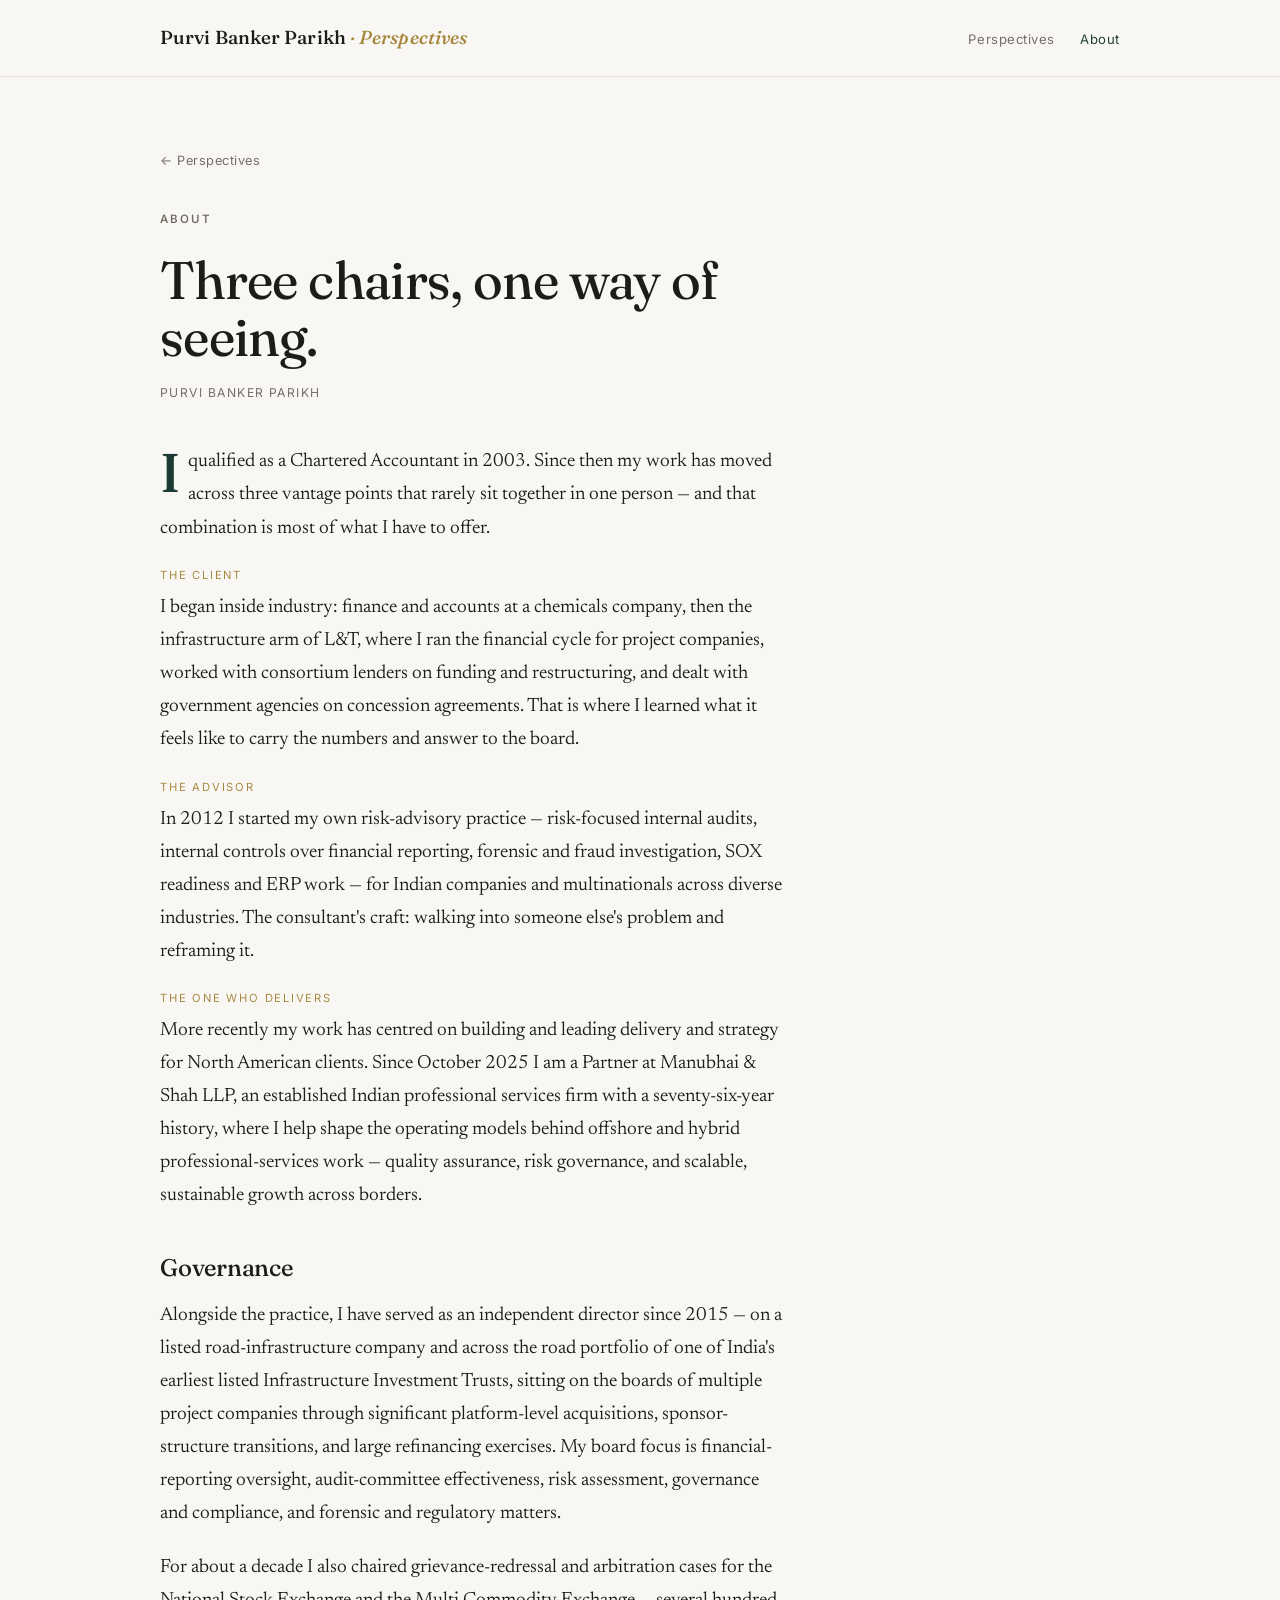
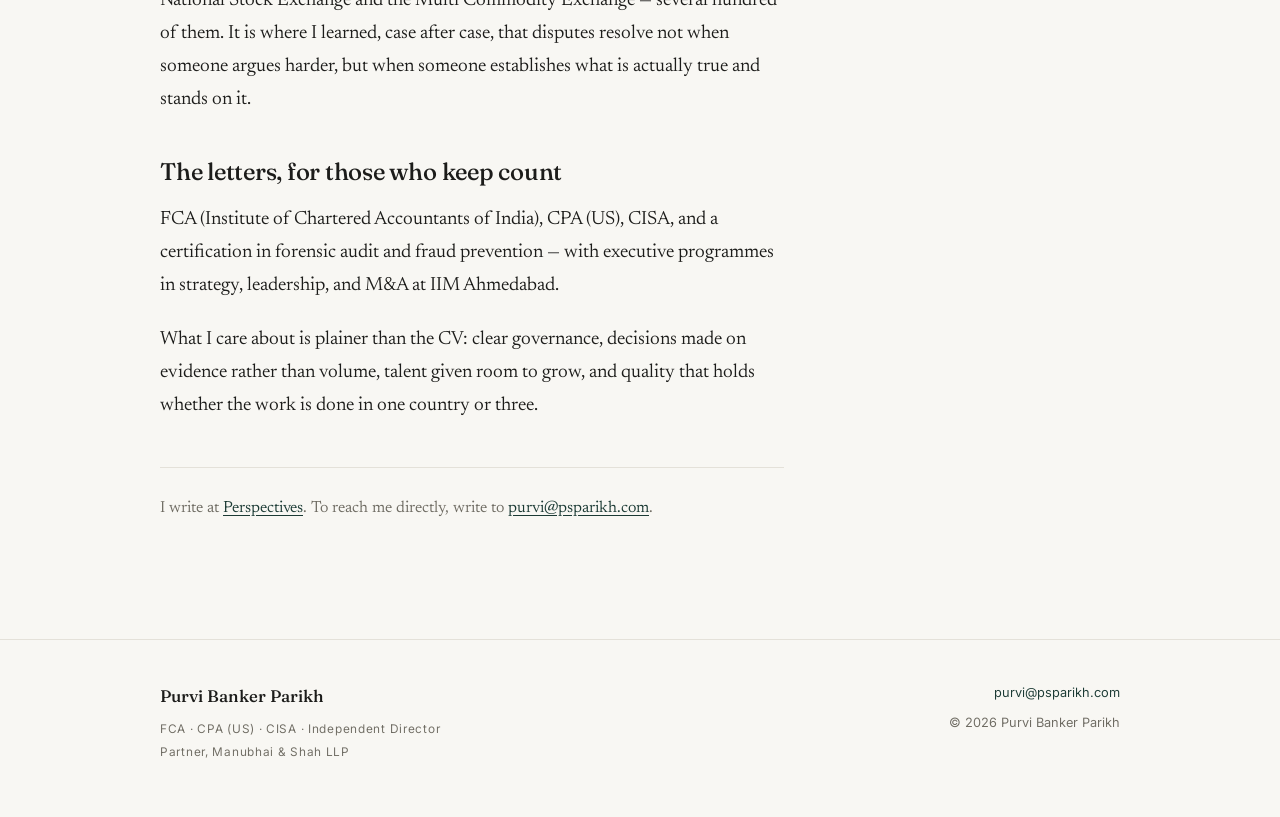
==== about/index.html @ 718439ef "Add files via upload" ====
<!DOCTYPE html>
<html lang="en">
<head>
<meta charset="utf-8">
<meta name="viewport" content="width=device-width, initial-scale=1">
<title>About — Purvi Banker Parikh</title>
<meta name="description" content="Purvi Banker Parikh — Chartered Accountant, US CPA, CISA, independent director since 2015, and partner at Manubhai & Shah LLP. Industry, advisory, governance, and offshore delivery.">
<link rel="canonical" href="https://psparikh.com/about/">
<link rel="icon" href="/favicon.svg" type="image/svg+xml">

<meta property="og:type" content="profile">
<meta property="og:title" content="About — Purvi Banker Parikh">
<meta property="og:description" content="The client, the advisor, and the one who delivers — and a board member who trusts evidence over volume.">
<meta property="og:url" content="https://psparikh.com/about/">
<meta property="og:site_name" content="Purvi Banker Parikh">
<meta name="twitter:card" content="summary">

<link rel="preconnect" href="https://fonts.googleapis.com">
<link rel="preconnect" href="https://fonts.gstatic.com" crossorigin>
<link href="https://fonts.googleapis.com/css2?family=Fraunces:opsz,wght@9..144,400;9..144,450;9..144,500&family=Newsreader:ital,opsz,wght@0,6..72,380;0,6..72,450;1,6..72,400;1,6..72,450&family=Inter:wght@500;560&display=swap" rel="stylesheet">
<link rel="stylesheet" href="/assets/style.css">
</head>
<body>

<header class="masthead">
  <div class="wrap masthead__inner">
    <a class="brand" href="/">Purvi Banker Parikh<span class="mark"> · </span><span class="mark">Perspectives</span></a>
    <nav class="nav" aria-label="Primary">
      <a href="/">Perspectives</a>
      <a href="/about/" aria-current="page">About</a>
    </nav>
  </div>
</header>

<main class="wrap article">
  <a class="backlink" href="/">Perspectives</a>
  <span class="eyebrow article__kicker">About</span>
  <h1>Three chairs, one way of seeing.</h1>
  <div class="article__meta">Purvi Banker Parikh</div>

  <article class="prose">
    <p>I qualified as a Chartered Accountant in 2003. Since then my work has moved across three vantage points that rarely sit together in one person — and that combination is most of what I have to offer.</p>

    <p class="vantage"><span class="tag">The client</span>I began inside industry: finance and accounts at a chemicals company, then the infrastructure arm of L&amp;T, where I ran the financial cycle for project companies, worked with consortium lenders on funding and restructuring, and dealt with government agencies on concession agreements. That is where I learned what it feels like to carry the numbers and answer to the board.</p>

    <p class="vantage"><span class="tag">The advisor</span>In 2012 I started my own risk-advisory practice — risk-focused internal audits, internal controls over financial reporting, forensic and fraud investigation, SOX readiness and ERP work — for Indian companies and multinationals across diverse industries. The consultant's craft: walking into someone else's problem and reframing it.</p>

    <p class="vantage"><span class="tag">The one who delivers</span>More recently my work has centred on building and leading delivery and strategy for North American clients. Since October 2025 I am a Partner at Manubhai &amp; Shah LLP, an established Indian professional services firm with a seventy-six-year history, where I help shape the operating models behind offshore and hybrid professional-services work — quality assurance, risk governance, and scalable, sustainable growth across borders.</p>

    <h2>Governance</h2>
    <p>Alongside the practice, I have served as an independent director since 2015 — on a listed road-infrastructure company and across the road portfolio of one of India's earliest listed Infrastructure Investment Trusts, sitting on the boards of multiple project companies through significant platform-level acquisitions, sponsor-structure transitions, and large refinancing exercises. My board focus is financial-reporting oversight, audit-committee effectiveness, risk assessment, governance and compliance, and forensic and regulatory matters.</p>

    <p>For about a decade I also chaired grievance-redressal and arbitration cases for the National Stock Exchange and the Multi Commodity Exchange — several hundred of them. It is where I learned, case after case, that disputes resolve not when someone argues harder, but when someone establishes what is actually true and stands on it.</p>

    <h2>The letters, for those who keep count</h2>
    <p>FCA (Institute of Chartered Accountants of India), CPA (US), CISA, and a certification in forensic audit and fraud prevention — with executive programmes in strategy, leadership, and M&amp;A at IIM Ahmedabad.</p>

    <p>What I care about is plainer than the CV: clear governance, decisions made on evidence rather than volume, talent given room to grow, and quality that holds whether the work is done in one country or three.</p>

    <div class="endnote">
      <p>I write at <a href="/">Perspectives</a>. To reach me directly, write to <a href="mailto:purvi@psparikh.com">purvi@psparikh.com</a>.</p>
    </div>
  </article>
</main>

<footer class="foot">
  <div class="wrap foot__grid">
    <div>
      <div class="foot__name">Purvi Banker Parikh</div>
      <div class="foot__creds">FCA · CPA (US) · CISA · Independent Director<br>Partner, Manubhai &amp; Shah LLP</div>
    </div>
    <div class="foot__right">
      <a href="mailto:purvi@psparikh.com">purvi@psparikh.com</a>
      <div class="foot__note">© 2026 Purvi Banker Parikh</div>
    </div>
  </div>
</footer>

</body>
</html>
---- assets/style.css ----
/* =========================================================
   Perspectives — Purvi Banker Parikh
   Design system
   Palette : warm paper, deep pine, sparing brass, ink
   Type    : Fraunces (display) · Newsreader (reading) · Inter (utility)
   ========================================================= */

:root{
  --paper:    #F8F7F3;
  --paper-2:  #F2F0EA;   /* faint panel */
  --ink:      #1C1C1A;
  --pine:     #1B3A34;   /* deep evergreen — the long game */
  --brass:    #A6863C;   /* a seal, used sparingly */
  --muted:    #6E6B62;
  --line:     #E4E1D9;

  --display: "Fraunces", Georgia, "Times New Roman", serif;
  --body:    "Newsreader", Georgia, serif;
  --ui:      "Inter", system-ui, -apple-system, sans-serif;

  --measure: 39rem;       /* reading column */
  --wide:    66rem;       /* page container  */
  --pad:     clamp(1.4rem, 5vw, 3rem);
}

*{ box-sizing:border-box; }

html{ -webkit-text-size-adjust:100%; }

body{
  margin:0;
  background:var(--paper);
  color:var(--ink);
  font-family:var(--body);
  font-size:clamp(1.06rem, 0.6vw + 1rem, 1.2rem);
  line-height:1.72;
  font-weight:380;
  text-rendering:optimizeLegibility;
  -webkit-font-smoothing:antialiased;
}

/* ---- shared layout ---- */
.wrap{ width:100%; max-width:var(--wide); margin-inline:auto; padding-inline:var(--pad); }
.read{ max-width:var(--measure); }

a{ color:var(--pine); text-underline-offset:3px; text-decoration-thickness:1px; }
a:hover{ color:var(--brass); }

::selection{ background:var(--pine); color:var(--paper); }

:focus-visible{ outline:2px solid var(--pine); outline-offset:3px; border-radius:2px; }

/* ---- eyebrow / labels ---- */
.eyebrow{
  font-family:var(--ui);
  font-size:.72rem;
  font-weight:560;
  letter-spacing:.18em;
  text-transform:uppercase;
  color:var(--muted);
}

/* =========================================================
   Masthead
   ========================================================= */
.masthead{
  border-bottom:1px solid var(--line);
}
.masthead__inner{
  display:flex; align-items:baseline; justify-content:space-between;
  gap:1.5rem; flex-wrap:wrap;
  padding-block:1.35rem;
}
.brand{
  font-family:var(--display);
  font-optical-sizing:auto;
  font-weight:500;
  font-size:1.18rem;
  letter-spacing:.005em;
  color:var(--ink);
  text-decoration:none;
  white-space:nowrap;
}
.brand:hover{ color:var(--ink); }
.brand .mark{ color:var(--brass); font-style:italic; }
.nav{
  display:flex; gap:1.6rem;
  font-family:var(--ui); font-size:.82rem; letter-spacing:.04em;
}
.nav a{ color:var(--muted); text-decoration:none; }
.nav a:hover, .nav a[aria-current="page"]{ color:var(--pine); }

/* =========================================================
   Hero
   ========================================================= */
.hero{ padding-top:clamp(3.2rem,9vw,6rem); padding-bottom:clamp(2.6rem,6vw,4.4rem); }
.hero .eyebrow{ display:block; margin-bottom:1.7rem; }

.hero h1{
  font-family:var(--display);
  font-optical-sizing:auto;
  font-weight:430;
  font-size:clamp(2.5rem, 6.2vw, 4.4rem);
  line-height:1.03;
  letter-spacing:-.012em;
  margin:0 0 1.8rem;
  max-width:16ch;
}

/* three-seats triptych — the signature */
.seats{ list-style:none; margin:0 0 2.1rem; padding:0; max-width:var(--measure); }
.seats li{
  font-family:var(--body);
  font-style:italic;
  font-size:clamp(1.15rem,1.4vw,1.4rem);
  line-height:1.5;
  color:var(--ink);
  padding-left:2.1rem;
  position:relative;
}
.seats li + li{ margin-top:.35rem; }
.seats li::before{
  content:"";
  position:absolute; left:0; top:.78em;
  width:1.4rem; height:2px;
  background:var(--brass);
}
.hero__dek{
  max-width:34rem;
  color:var(--muted);
  font-size:1.06rem;
  line-height:1.66;
  margin:0;
}

/* =========================================================
   Section heads
   ========================================================= */
.rule{ border:0; border-top:1px solid var(--line); margin:0; }

.sec{ padding-block:clamp(2.8rem,6vw,4.4rem); }
.sec__head{ display:flex; align-items:baseline; gap:1rem; margin-bottom:2.2rem; }
.sec__head .eyebrow{ flex:none; }
.sec__head .line{ flex:1; height:1px; background:var(--line); transform:translateY(-.2em); }

/* =========================================================
   Perspectives list
   ========================================================= */
.piece{
  display:block;
  text-decoration:none;
  color:inherit;
  padding-block:1.7rem;
  border-top:1px solid var(--line);
  transition:padding-left .35s cubic-bezier(.2,.7,.2,1);
}
.piece:first-of-type{ border-top:0; }
.piece:hover{ padding-left:.5rem; }
.piece:hover .piece__title{ color:var(--pine); }
.piece__meta{
  font-family:var(--ui); font-size:.74rem; letter-spacing:.12em;
  text-transform:uppercase; color:var(--muted); margin-bottom:.55rem;
}
.piece__title{
  font-family:var(--display); font-optical-sizing:auto;
  font-weight:450; font-size:clamp(1.5rem,2.6vw,2rem);
  line-height:1.12; letter-spacing:-.01em; margin:0 0 .55rem;
  transition:color .25s ease;
}
.piece__dek{ color:var(--muted); margin:0; max-width:46rem; font-size:1.02rem; }

/* small "about" teaser */
.teaser p{ max-width:42rem; font-size:1.12rem; }
.more{
  font-family:var(--ui); font-size:.82rem; letter-spacing:.04em;
  text-decoration:none; color:var(--pine); display:inline-block; margin-top:.6rem;
}
.more:hover{ color:var(--brass); }
.more::after{ content:" \2192"; }

/* =========================================================
   Article (essay + about)
   ========================================================= */
.article{ padding-top:clamp(2.6rem,6vw,4.2rem); padding-bottom:clamp(3rem,7vw,5rem); }
.article__kicker{ display:block; margin-bottom:1.4rem; }
.article h1{
  font-family:var(--display); font-optical-sizing:auto;
  font-weight:440; font-size:clamp(2.1rem,4.6vw,3.3rem);
  line-height:1.07; letter-spacing:-.012em; margin:0 0 1.1rem; max-width:18ch;
}
.article__meta{
  font-family:var(--ui); font-size:.76rem; letter-spacing:.12em;
  text-transform:uppercase; color:var(--muted); margin-bottom:2.6rem;
}
.prose{ max-width:var(--measure); }
.prose p{ margin:0 0 1.35rem; }
.prose > p:first-of-type::first-letter{
  font-family:var(--display); font-weight:500;
  float:left; font-size:3.4rem; line-height:.82;
  padding:.34rem .14em 0 0; color:var(--pine);
}
.prose h2{
  font-family:var(--display); font-weight:480; font-size:1.5rem;
  letter-spacing:-.01em; line-height:1.2; margin:2.6rem 0 1rem;
}
.prose em{ font-style:italic; }
.prose strong{ font-weight:600; }
.prose a{ color:var(--pine); }

/* labelled vantage paragraphs on About */
.vantage{ position:relative; padding-left:0; }
.vantage .tag{
  font-family:var(--ui); font-size:.7rem; letter-spacing:.16em; text-transform:uppercase;
  color:var(--brass); display:block; margin-bottom:.35rem;
}

.endnote{
  margin-top:2.8rem; padding-top:1.7rem; border-top:1px solid var(--line);
  max-width:var(--measure); color:var(--muted); font-size:1rem; line-height:1.65;
}
.endnote em{ color:var(--ink); }

.backlink{
  font-family:var(--ui); font-size:.8rem; letter-spacing:.04em;
  text-decoration:none; color:var(--muted); display:inline-block; margin-bottom:2.4rem;
}
.backlink:hover{ color:var(--pine); }
.backlink::before{ content:"\2190 \00a0"; }

/* =========================================================
   Footer
   ========================================================= */
.foot{ border-top:1px solid var(--line); padding-block:2.6rem 3.4rem; margin-top:1rem; }
.foot__grid{ display:flex; justify-content:space-between; gap:2rem; flex-wrap:wrap; align-items:flex-start; }
.foot__name{ font-family:var(--display); font-weight:500; font-size:1.05rem; }
.foot__creds{
  font-family:var(--ui); font-size:.74rem; letter-spacing:.06em; color:var(--muted);
  margin-top:.45rem; line-height:1.9;
}
.foot__right{ font-family:var(--ui); font-size:.8rem; color:var(--muted); text-align:right; }
.foot__right a{ color:var(--pine); text-decoration:none; }
.foot__right a:hover{ color:var(--brass); }
.foot__note{ margin-top:.5rem; color:var(--muted); }

/* =========================================================
   Motion — gentle, optional
   ========================================================= */
@media (prefers-reduced-motion:no-preference){
  .rise{ opacity:0; transform:translateY(14px); animation:rise .9s cubic-bezier(.2,.7,.2,1) forwards; }
  .rise.d1{ animation-delay:.06s; }
  .rise.d2{ animation-delay:.16s; }
  .rise.d3{ animation-delay:.26s; }
  .rise.d4{ animation-delay:.36s; }
  @keyframes rise{ to{ opacity:1; transform:none; } }
}

/* =========================================================
   Responsive
   ========================================================= */
@media (max-width:540px){
  .masthead__inner{ flex-direction:column; gap:.55rem; align-items:flex-start; }
  .nav{ gap:1.2rem; }
  .foot__right{ text-align:left; }
  .prose > p:first-of-type::first-letter{ font-size:2.9rem; }
}
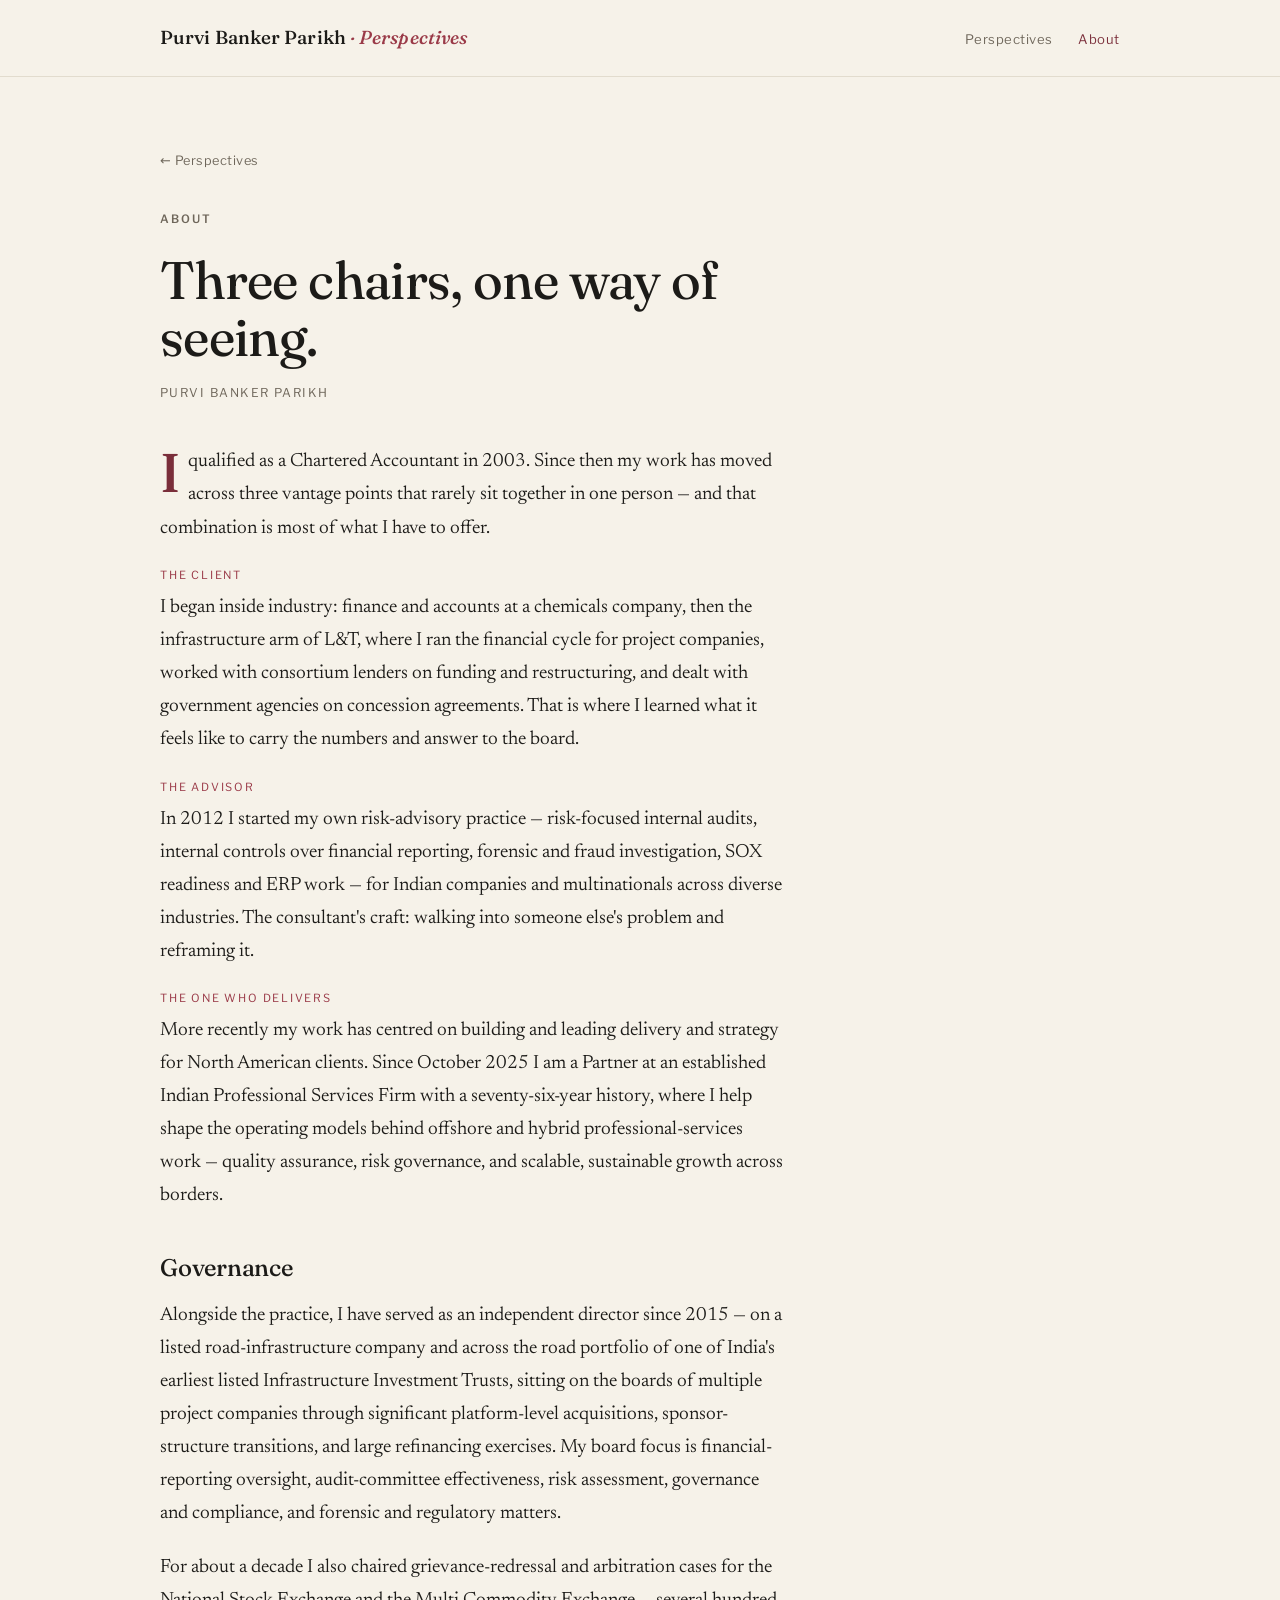
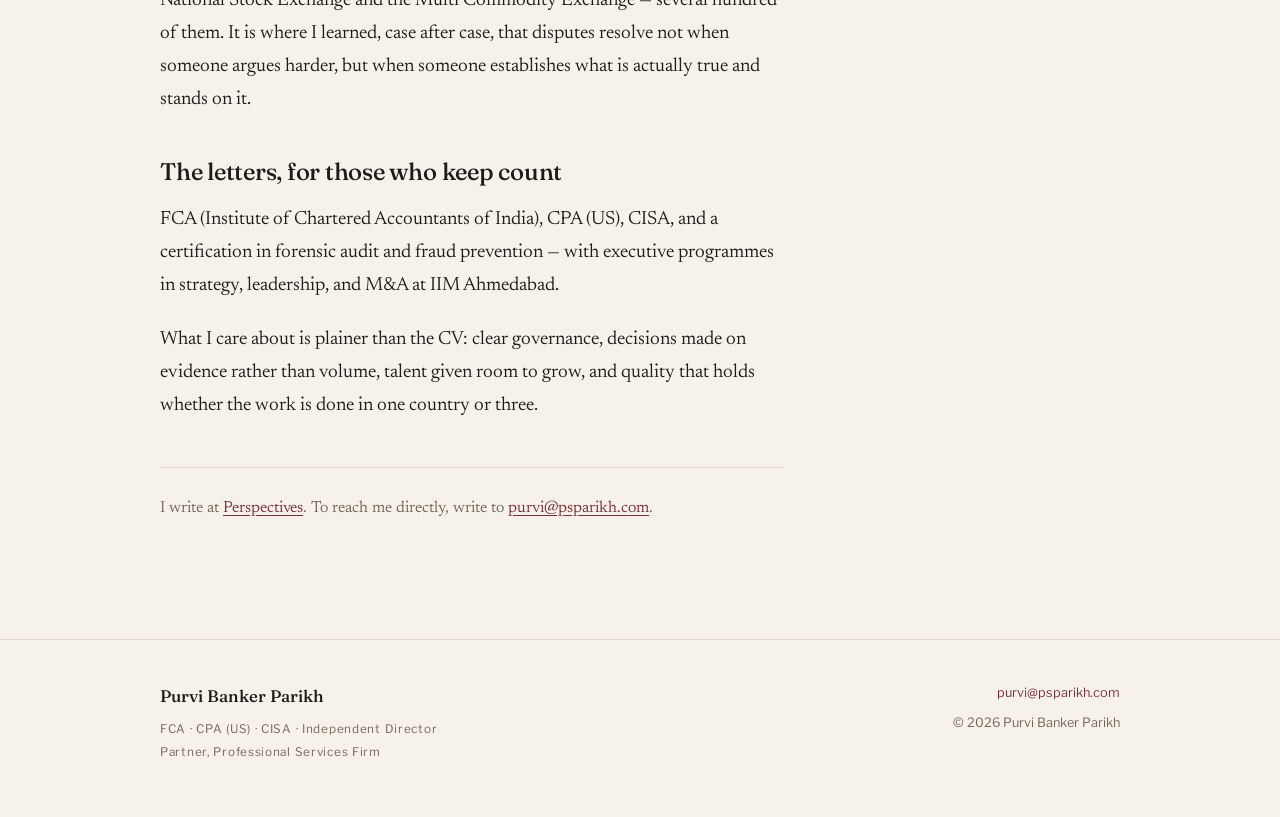
==== commit f762b2dc: "Add files via upload" ====
--- a/about/index.html
+++ b/about/index.html
@@ -4,7 +4,7 @@
 <meta charset="utf-8">
 <meta name="viewport" content="width=device-width, initial-scale=1">
 <title>About — Purvi Banker Parikh</title>
-<meta name="description" content="Purvi Banker Parikh — Chartered Accountant, US CPA, CISA, independent director since 2015, and partner at Manubhai & Shah LLP. Industry, advisory, governance, and offshore delivery.">
+<meta name="description" content="Purvi Banker Parikh — Chartered Accountant, US CPA, CISA, independent director since 2015, and partner at a Professional Services Firm. Industry, advisory, governance, and offshore delivery.">
 <link rel="canonical" href="https://psparikh.com/about/">
 <link rel="icon" href="/favicon.svg" type="image/svg+xml">
 
@@ -17,7 +17,7 @@
 
 <link rel="preconnect" href="https://fonts.googleapis.com">
 <link rel="preconnect" href="https://fonts.gstatic.com" crossorigin>
-<link href="https://fonts.googleapis.com/css2?family=Fraunces:opsz,wght@9..144,400;9..144,450;9..144,500&family=Newsreader:ital,opsz,wght@0,6..72,380;0,6..72,450;1,6..72,400;1,6..72,450&family=Inter:wght@500;560&display=swap" rel="stylesheet">
+<link href="https://fonts.googleapis.com/css2?family=Fraunces:opsz,wght@9..144,400;9..144,450;9..144,500&family=Newsreader:ital,opsz,wght@0,6..72,380;0,6..72,450;1,6..72,400;1,6..72,450&family=Libre+Franklin:wght@500;600&display=swap" rel="stylesheet">
 <link rel="stylesheet" href="/assets/style.css">
 </head>
 <body>
@@ -45,7 +45,7 @@
 
     <p class="vantage"><span class="tag">The advisor</span>In 2012 I started my own risk-advisory practice — risk-focused internal audits, internal controls over financial reporting, forensic and fraud investigation, SOX readiness and ERP work — for Indian companies and multinationals across diverse industries. The consultant's craft: walking into someone else's problem and reframing it.</p>
 
-    <p class="vantage"><span class="tag">The one who delivers</span>More recently my work has centred on building and leading delivery and strategy for North American clients. Since October 2025 I am a Partner at Manubhai &amp; Shah LLP, an established Indian professional services firm with a seventy-six-year history, where I help shape the operating models behind offshore and hybrid professional-services work — quality assurance, risk governance, and scalable, sustainable growth across borders.</p>
+    <p class="vantage"><span class="tag">The one who delivers</span>More recently my work has centred on building and leading delivery and strategy for North American clients. Since October 2025 I am a Partner at an established Indian Professional Services Firm with a seventy-six-year history, where I help shape the operating models behind offshore and hybrid professional-services work — quality assurance, risk governance, and scalable, sustainable growth across borders.</p>
 
     <h2>Governance</h2>
     <p>Alongside the practice, I have served as an independent director since 2015 — on a listed road-infrastructure company and across the road portfolio of one of India's earliest listed Infrastructure Investment Trusts, sitting on the boards of multiple project companies through significant platform-level acquisitions, sponsor-structure transitions, and large refinancing exercises. My board focus is financial-reporting oversight, audit-committee effectiveness, risk assessment, governance and compliance, and forensic and regulatory matters.</p>
@@ -67,7 +67,7 @@
   <div class="wrap foot__grid">
     <div>
       <div class="foot__name">Purvi Banker Parikh</div>
-      <div class="foot__creds">FCA · CPA (US) · CISA · Independent Director<br>Partner, Manubhai &amp; Shah LLP</div>
+      <div class="foot__creds">FCA · CPA (US) · CISA · Independent Director<br>Partner, Professional Services Firm</div>
     </div>
     <div class="foot__right">
       <a href="mailto:purvi@psparikh.com">purvi@psparikh.com</a>
--- a/assets/style.css
+++ b/assets/style.css
@@ -1,22 +1,22 @@
 /* =========================================================
    Perspectives — Purvi Banker Parikh
-   Design system
-   Palette : warm paper, deep pine, sparing brass, ink
-   Type    : Fraunces (display) · Newsreader (reading) · Inter (utility)
+   Design system — "Private Review"
+   Palette : warm ivory, oxblood accent, ink
+   Type    : Fraunces (display) · Newsreader (reading) · Libre Franklin (utility)
    ========================================================= */
 
 :root{
-  --paper:    #F8F7F3;
-  --paper-2:  #F2F0EA;   /* faint panel */
-  --ink:      #1C1C1A;
-  --pine:     #1B3A34;   /* deep evergreen — the long game */
-  --brass:    #A6863C;   /* a seal, used sparingly */
-  --muted:    #6E6B62;
-  --line:     #E4E1D9;
+  --paper:    #F6F2E9;   /* warm ivory */
+  --paper-2:  #EFE9DC;   /* faint panel */
+  --ink:      #1C1B18;
+  --pine:     #7A2E3A;   /* oxblood — the single jewel accent */
+  --brass:    #9A3A48;   /* lighter oxblood — markers, hover */
+  --muted:    #6E665A;   /* warm taupe */
+  --line:     #E2DCCE;   /* warm hairline */
 
   --display: "Fraunces", Georgia, "Times New Roman", serif;
   --body:    "Newsreader", Georgia, serif;
-  --ui:      "Inter", system-ui, -apple-system, sans-serif;
+  --ui:      "Libre Franklin", system-ui, -apple-system, sans-serif;
 
   --measure: 39rem;       /* reading column */
   --wide:    66rem;       /* page container  */
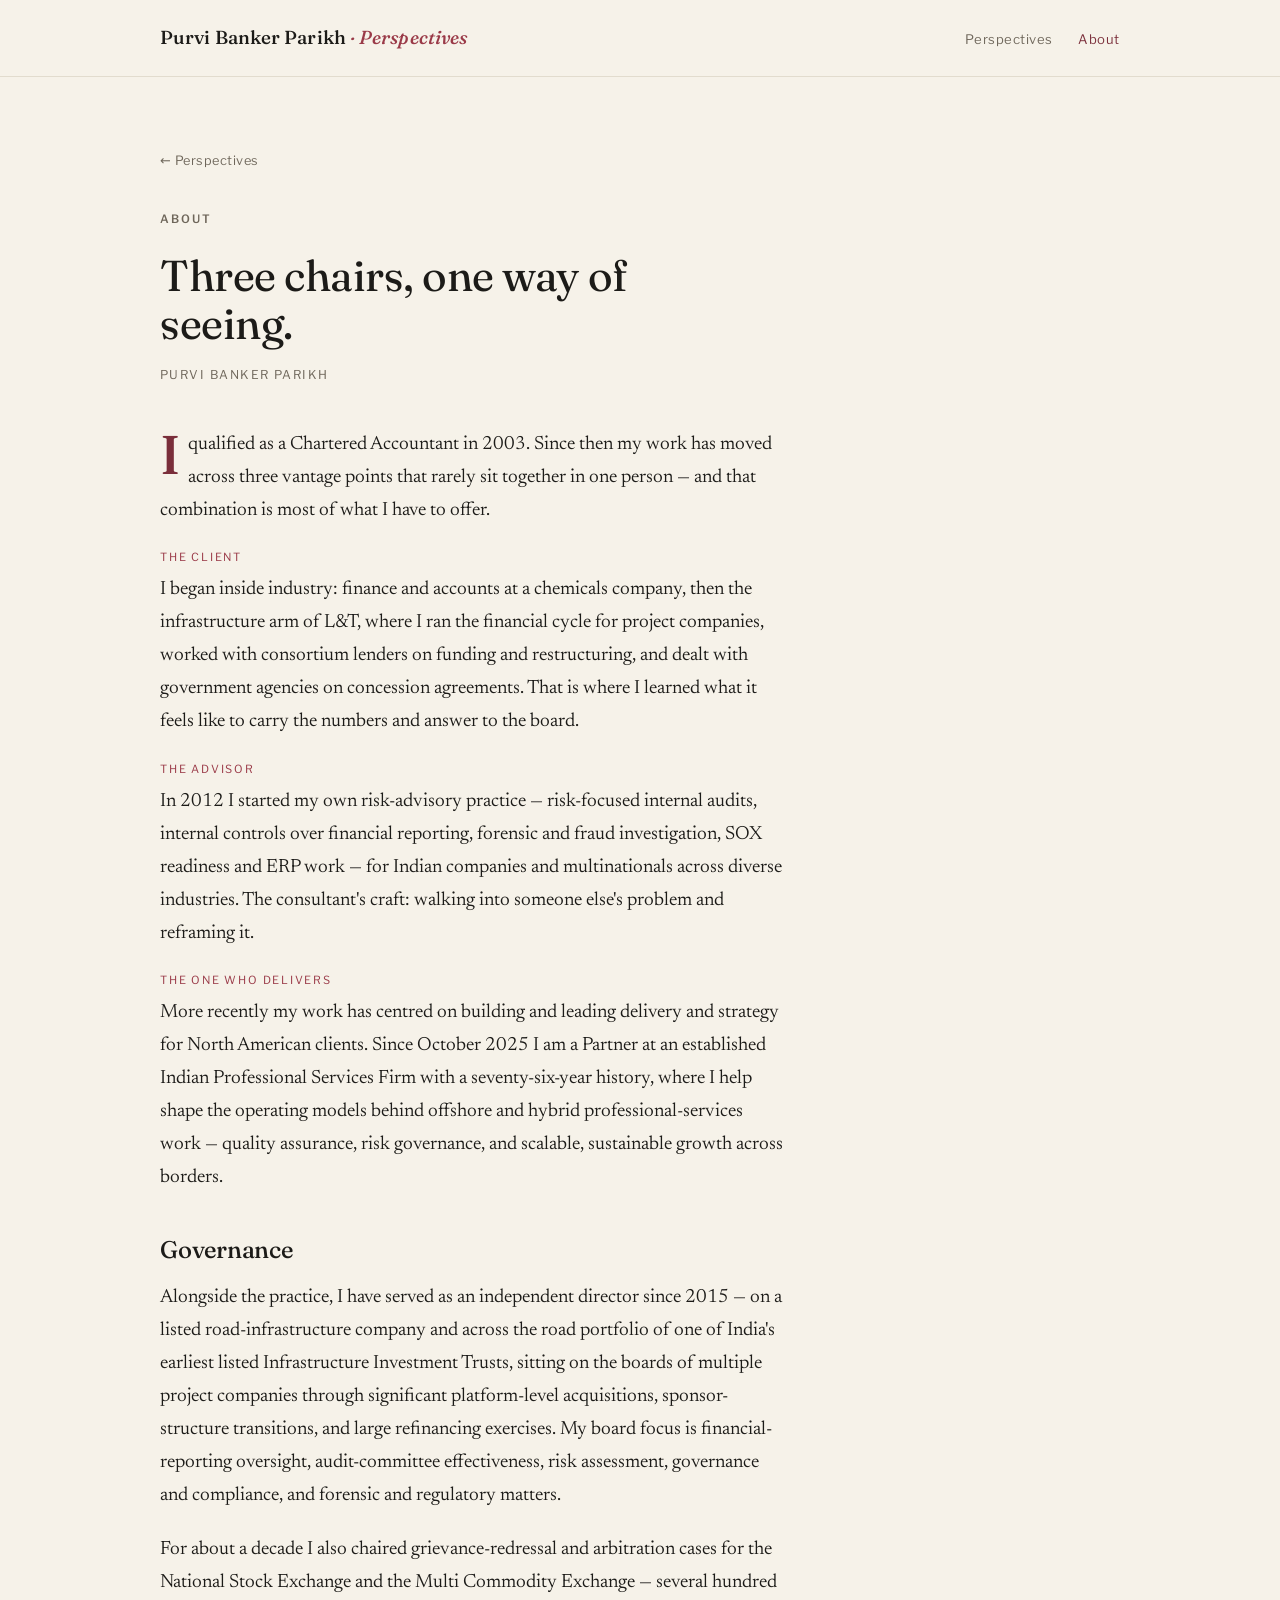
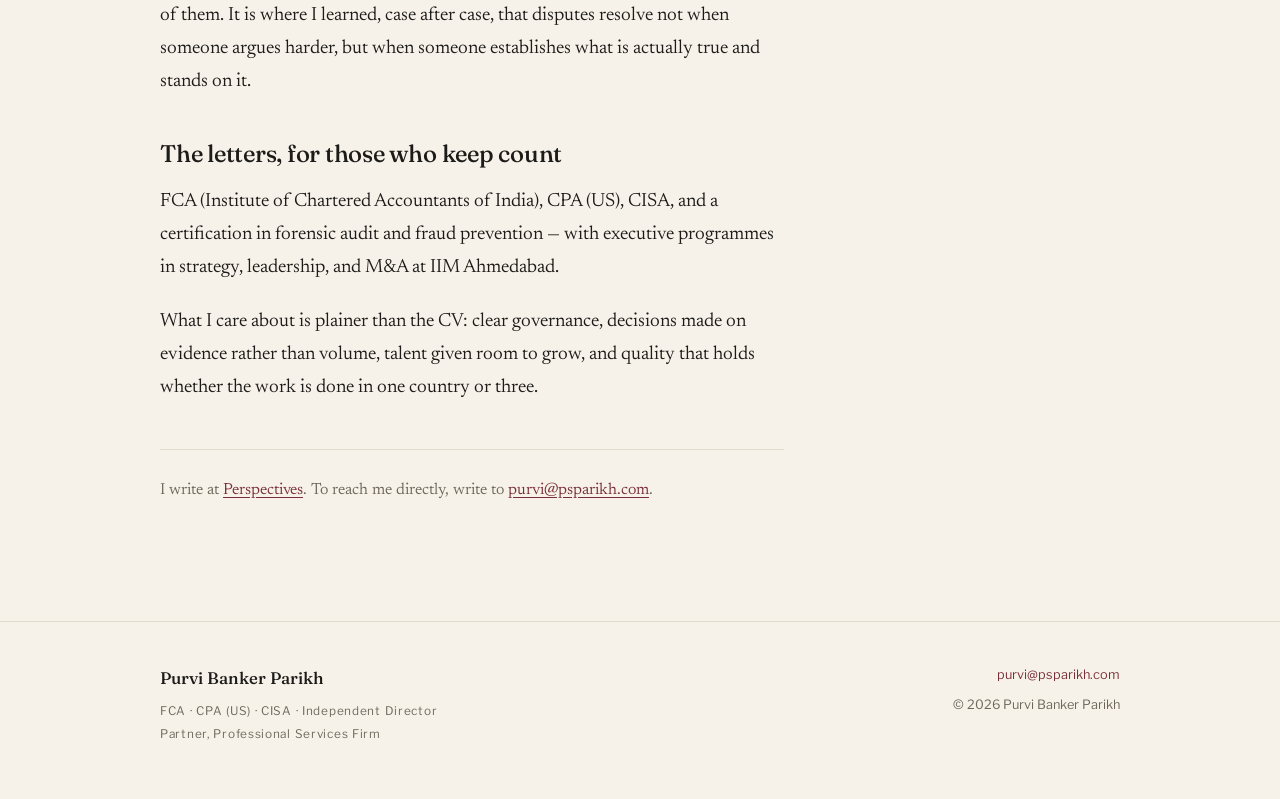
==== commit 917ae81f: "Add files via upload" ====
--- a/about/index.html
+++ b/about/index.html
@@ -76,5 +76,7 @@
   </div>
 </footer>
 
+  <!-- Vercel Web Analytics (private to account owner) -->
+  <script defer src="/_vercel/insights/script.js"></script>
 </body>
 </html>
--- a/assets/style.css
+++ b/assets/style.css
@@ -99,12 +99,12 @@
 .hero h1{
   font-family:var(--display);
   font-optical-sizing:auto;
-  font-weight:430;
-  font-size:clamp(2.5rem, 6.2vw, 4.4rem);
-  line-height:1.03;
-  letter-spacing:-.012em;
+  font-weight:400;
+  font-size:clamp(2.1rem, 4.2vw, 3.1rem);
+  line-height:1.08;
+  letter-spacing:-.011em;
   margin:0 0 1.8rem;
-  max-width:16ch;
+  max-width:18ch;
 }
 
 /* three-seats triptych — the signature */
@@ -112,7 +112,7 @@
 .seats li{
   font-family:var(--body);
   font-style:italic;
-  font-size:clamp(1.15rem,1.4vw,1.4rem);
+  font-size:clamp(1.2rem,1.2vw,1.35rem);
   line-height:1.5;
   color:var(--ink);
   padding-left:2.1rem;
@@ -128,8 +128,8 @@
 .hero__dek{
   max-width:34rem;
   color:var(--muted);
-  font-size:1.06rem;
-  line-height:1.66;
+  font-size:1.1rem;
+  line-height:1.68;
   margin:0;
 }
 
@@ -163,8 +163,8 @@
 }
 .piece__title{
   font-family:var(--display); font-optical-sizing:auto;
-  font-weight:450; font-size:clamp(1.5rem,2.6vw,2rem);
-  line-height:1.12; letter-spacing:-.01em; margin:0 0 .55rem;
+  font-weight:430; font-size:clamp(1.4rem,2.1vw,1.75rem);
+  line-height:1.14; letter-spacing:-.008em; margin:0 0 .55rem;
   transition:color .25s ease;
 }
 .piece__dek{ color:var(--muted); margin:0; max-width:46rem; font-size:1.02rem; }
@@ -185,8 +185,8 @@
 .article__kicker{ display:block; margin-bottom:1.4rem; }
 .article h1{
   font-family:var(--display); font-optical-sizing:auto;
-  font-weight:440; font-size:clamp(2.1rem,4.6vw,3.3rem);
-  line-height:1.07; letter-spacing:-.012em; margin:0 0 1.1rem; max-width:18ch;
+  font-weight:420; font-size:clamp(2rem,3.6vw,2.7rem);
+  line-height:1.1; letter-spacing:-.011em; margin:0 0 1.1rem; max-width:18ch;
 }
 .article__meta{
   font-family:var(--ui); font-size:.76rem; letter-spacing:.12em;
@@ -206,6 +206,13 @@
 .prose em{ font-style:italic; }
 .prose strong{ font-weight:600; }
 .prose a{ color:var(--pine); }
+.prose blockquote{
+  margin:1.6rem 0; padding:.2rem 0 .2rem 1.4rem;
+  border-left:2px solid var(--pine);
+  font-style:italic; color:var(--muted);
+}
+.prose blockquote p{ margin:0 0 .8rem; }
+.prose blockquote p:last-child{ margin:0; }
 
 /* labelled vantage paragraphs on About */
 .vantage{ position:relative; padding-left:0; }
